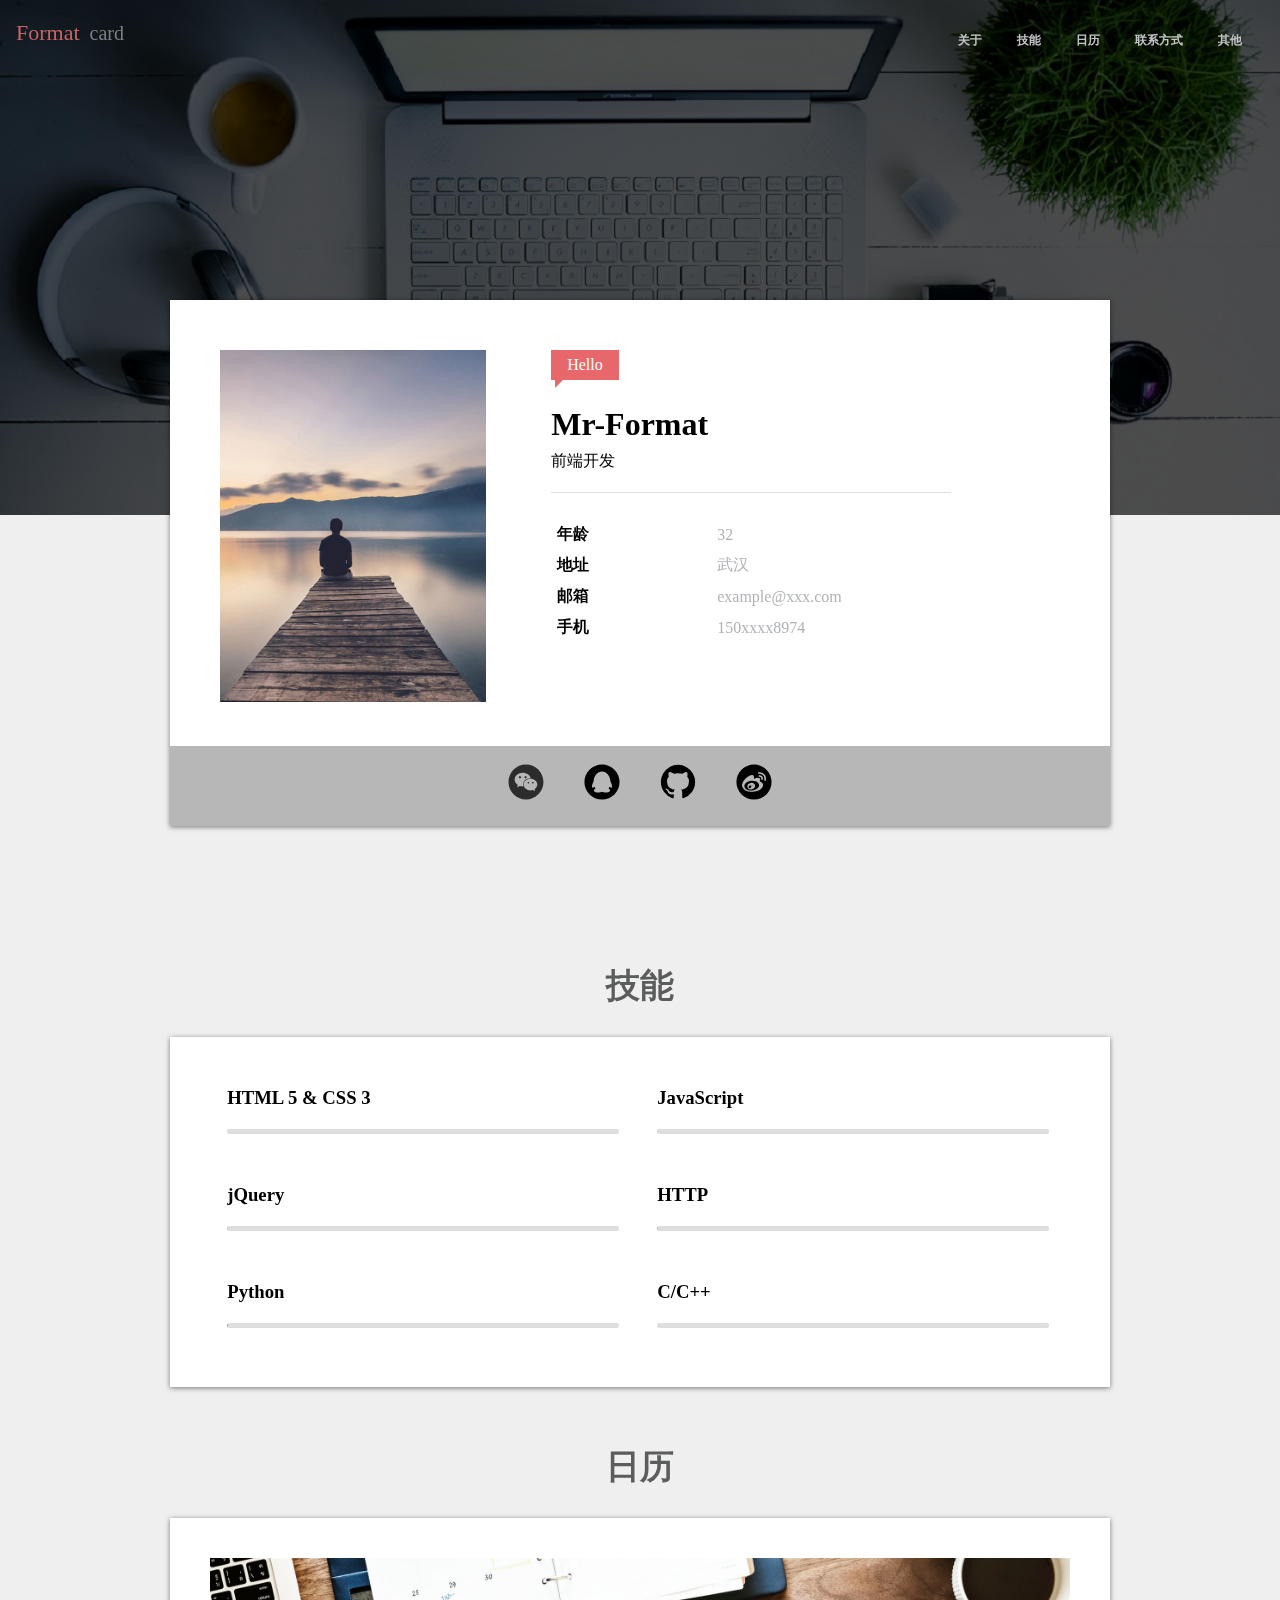
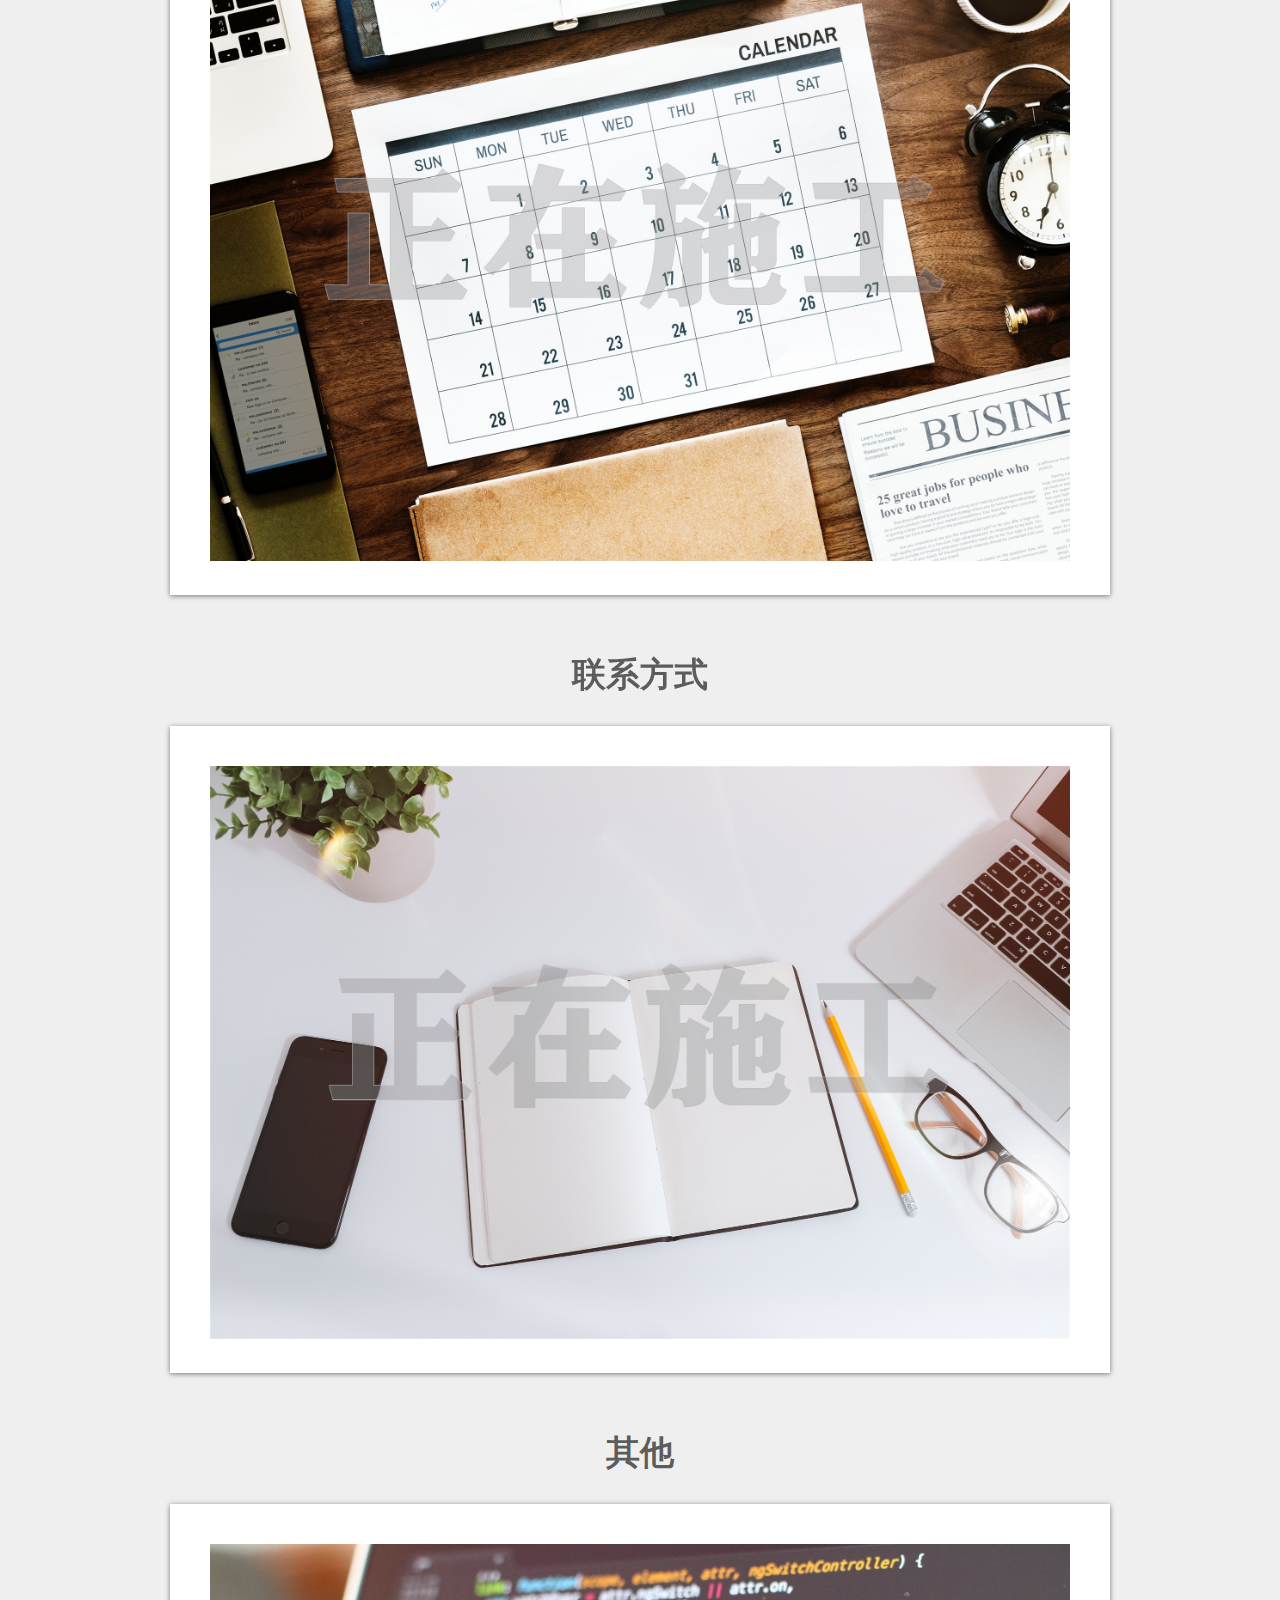
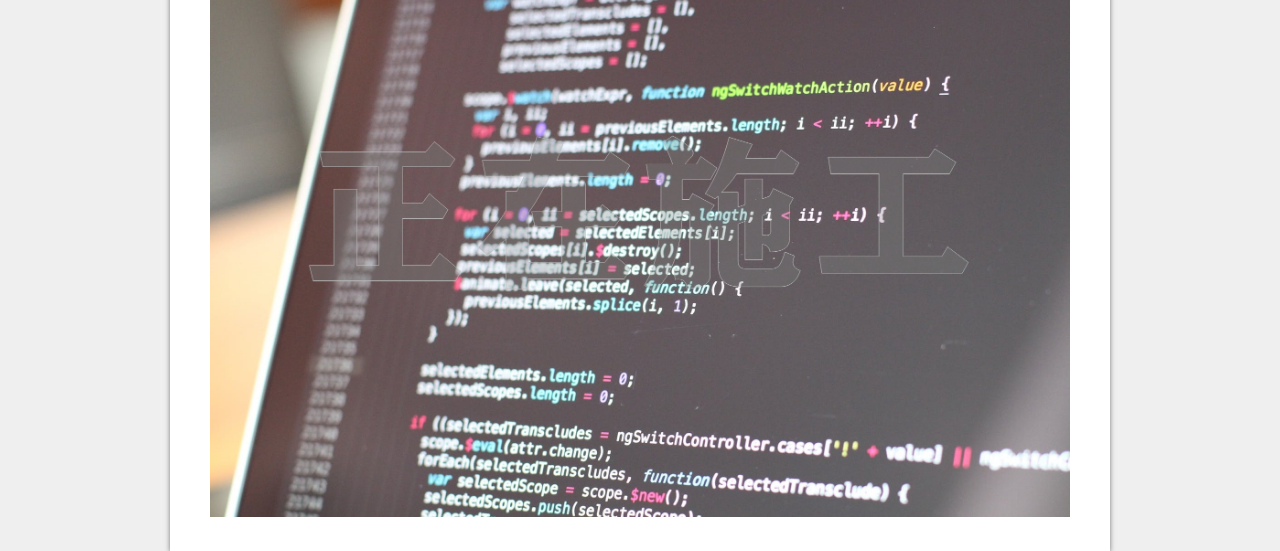
==== index.html @ 0d2dc12b "card" ====
<!DOCTYPE html>
<html lang="en">
<head>
    <meta charset="UTF-8">
    <meta name="viewport" content="width=device-width, initial-scale=1.0">
    <meta http-equiv="X-UA-Compatible" content="ie=edge">
    <title>Mr-Format</title>
    <script src="scripts/modernizr-custom.js"></script>
    <link rel="stylesheet" href="styles/basic.css" media="screen">
    <link rel="shortcut icon" href="images/format.ico">
</head>

<body>

    <div class="topNavBar" id="topNavBar">
        <div class="topNavBar-inner clearfix">
        <a class="logo" alt="logo">
            <span class="tx">Format</span>
            <span class="edu">card</span>
        </a>
        <nav class="menu">
            <ul class="clearfix">
                <li><a href="#siteAbout">关于</a></li>
                <li><a href="#siteCourse">技能</a></li>
                <li><a href="#siteCalendar">日历</a></li>
                <li><a href="#siteContact">联系方式</a></li>
                <li><a href="#siteElse">其他</a></li>
                
            </ul>
        </nav>
    </div>
    </div>
    <div class="banner">
        <div class="mask"></div>

    </div>
    <main>
        <div id="siteAbout" class="wrapper">
            <div id="about" class="PictureAndText clearfix">
                <div class="picture" id="pic">
                    <img src="images/picture1.jpg" alt="头像" />
                </div>
            <div class="text">
                <span class="welcome">Hello
                    <span class="triangle"></span>
                </span>
                <h1>Mr-Format</h1>
                <p>前端开发</p>
                <hr>
                <table cellpadding="4">
                    <tr class="age">
                        <td class="ABC">年龄</td>
                        <td class="abc" title="1988-12-18">32</td>
                    </tr class="addr">
                    <tr>
                        <td class="ABC">地址</td>
                        <td class="abc" title="汉阳沌口开发区东风三路">武汉</td>
                    </tr>
                    <tr class="email">
                        <td class="ABC">邮箱</td>
                        <td class="abc" title="QQ:XXXXXXXXX">example@xxx.com</td>
                    </tr>
                    <tr class="phone">
                        <td class="ABC">手机</td>
                        <td class="abc" title="固定电话:027-8000000">150xxxx8974</td>
                    </tr>
                </table>
                
            </div>
            </div>
            <footer class="media">
                <a href="#siteAbout">
                    <img src="images/weixin.svg" alt="weixin" title="微信">
                </a>
                <a href="#siteAbout">
                    <img src="images/QQ.svg" alt="QQ" title="QQ">
                </a>
                <a href="https://github.com/y281473724" target="_blank"title="github">
                    <img src="images/github.svg" alt="github">
                </a>
                <a href="#siteContact" target=“_blank” title="微博">
                    <img src="images/weibo.svg" alt="weibo">
                </a>
            </footer>
        </div>
        <p class="motto">·&nbsp;千里之行&nbsp;&nbsp;&nbsp;始于足下&nbsp;·</p>
    </main>

    <section >
        <div id="siteCourse" class="wrapper">
            <h2 id="course">技能</h2>
            
            <div class="courseMenu">
                <nav class="clearfix">
                    <ul class="ul-left">
                        
                        <li>
                            <div class="courseWrpper"></div>
                            <h3>HTML 5 & CSS 3</h3>
                            <div class="progressBar">
                                <div class="progress" style="width:60%;">
                                </div>
                            </div>
                        </li>
                        <li>
                            <div class="courseWrpper"></div>
                            <h3>JavaScript</h3>
                            <div class="progressBar">
                                    <div class="progress" style="width:80%;">
                                    </div>
                                </div>
                        </li>
                        <li>
                            <div class="courseWrpper"></div>
                            <h3>jQuery</h3>
                            <div class="progressBar">
                                    <div class="progress" style="width:30%;">
                                    </div>
                                </div>
                        </li>
                    </ul>
                    <ul class="ul-right">
                        <li>
                            <div class="courseWrpper"></div>
                            <h3>HTTP</h3>
                            <div class="progressBar">
                                    <div class="progress" style="width:20%;">
                                    </div>
                                </div>
                        </li>
                        <li>
                            <div class="courseWrpper"></div>
                            <h3>C/C++</h3>
                            <div class="progressBar">
                                    <div class="progress" style="width:50%;">
                                    </div>
                                </div>
                        </li>
                        <li>
                            <div class="courseWrpper"></div>
                            <h3>Python</h3>
                            <div class="progressBar">
                                    <div class="progress" style="width:60%;">
                                    </div>
                                </div>
                        </li>
                    </ul>
                </nav>
            </div>  
        </div>
    </section>
       
        
    
    <div id="siteCalendar" class="wrapper">
        <h2>日历</h2>
        <div class="calendarMenu">
            
            <div class="img">
                <img src="images/calendar.jpg" alt="日历" style="width:100%;">
            </div>
        </div>
    </div>    

    <div id="siteContact" class="wrapper">
            <h2>联系方式</h2>   
        <div class="contactMenu">    
            <img src="images/cantact.jpg" alt="联系方式" style="width:100%;">   
        </div>
    </div>
   

    <div id="siteElse" class="wrapper">
            <h2>其他</h2>
        <div class="elseMenu">
            <img src="images/else.jpg" alt="其他" style="width:100%;">
        </div>
    </div>    


    <script src="scripts/global.js"></script>
    

</body>
</html>
---- styles/basic.css ----
@import url(layout.css);
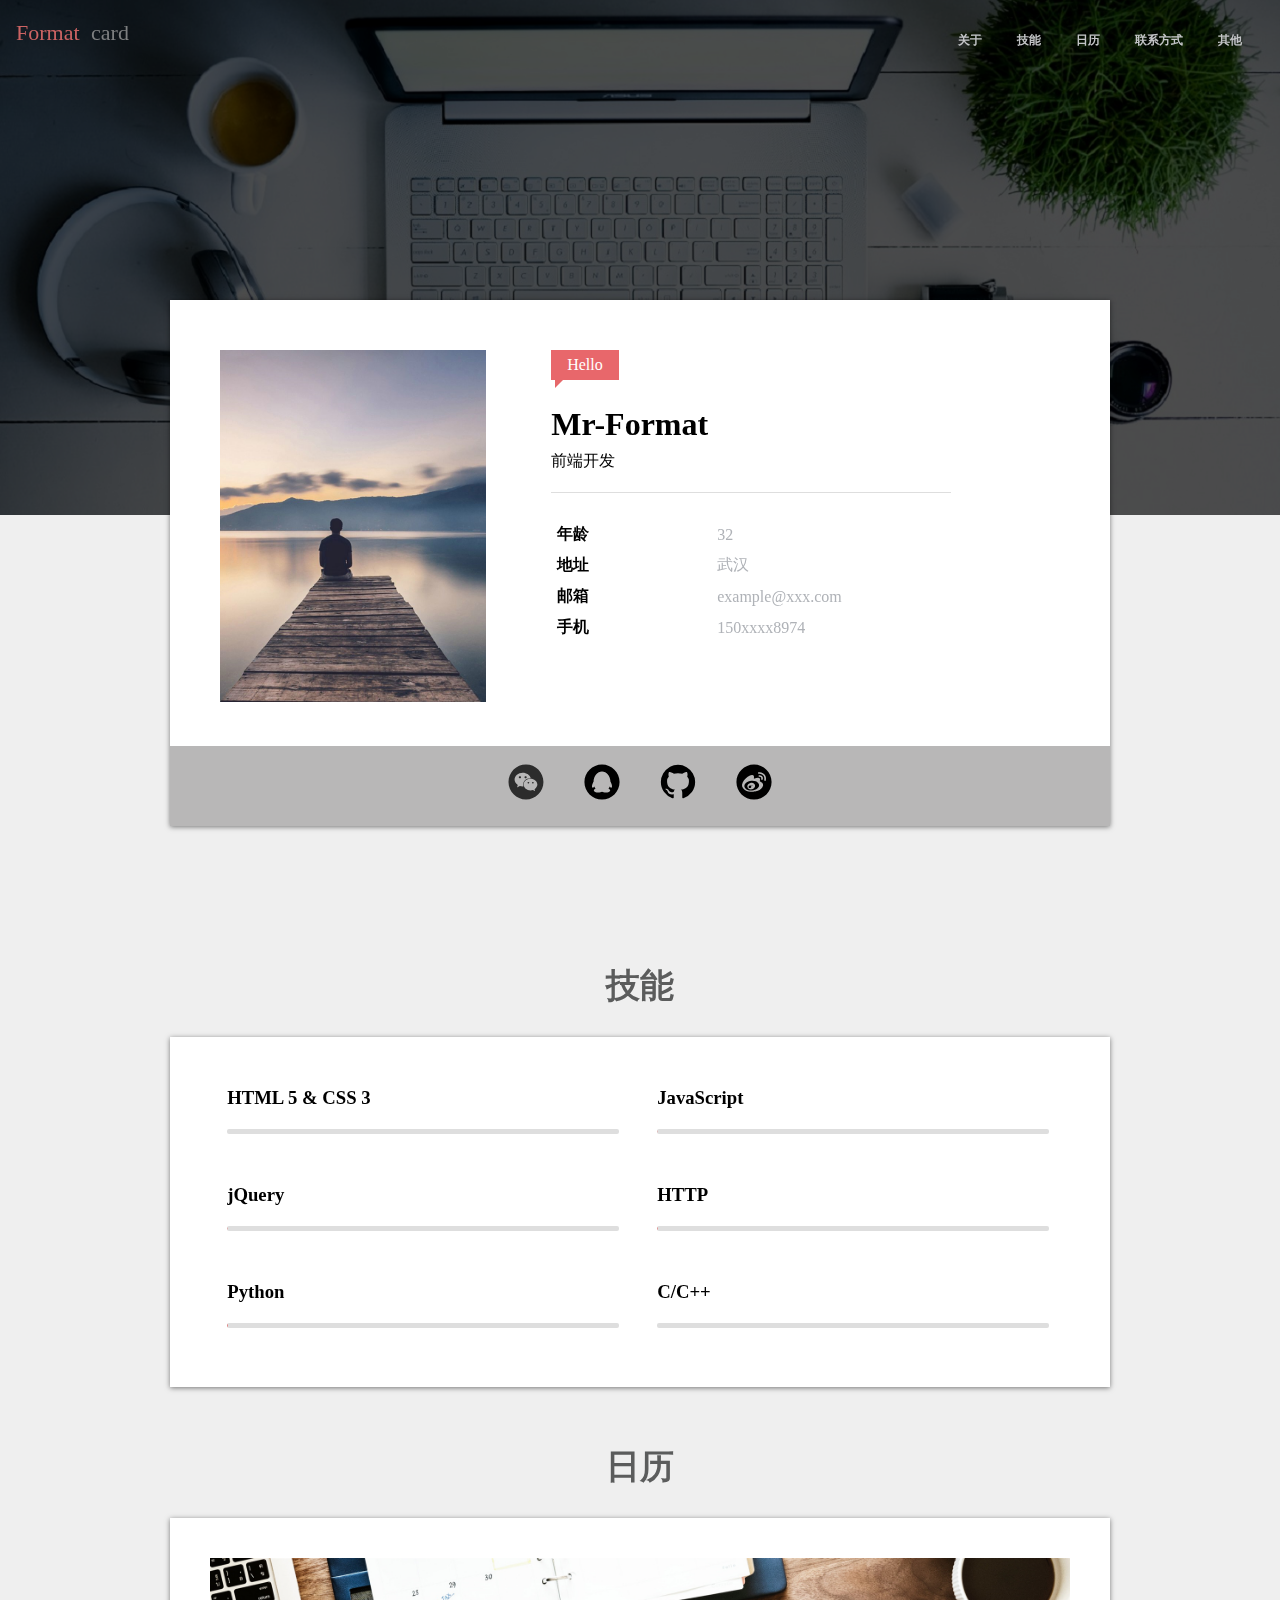
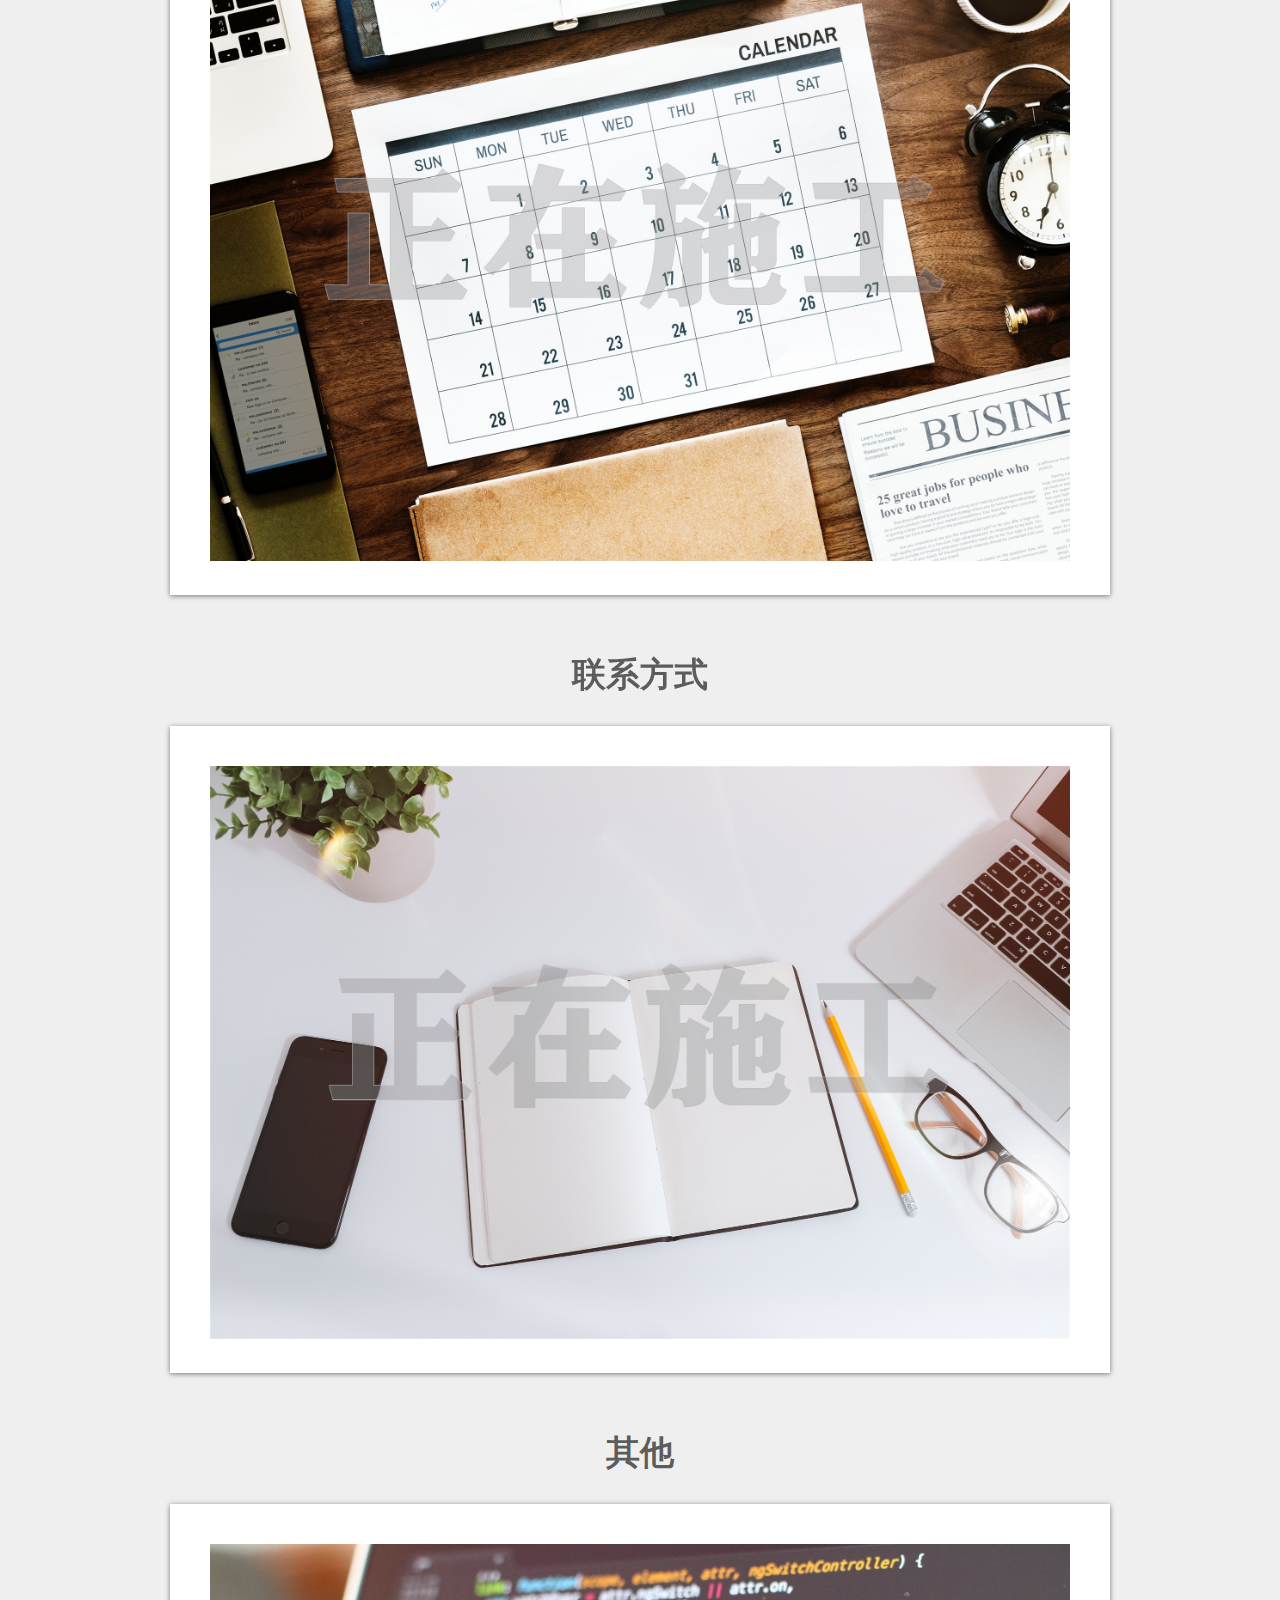
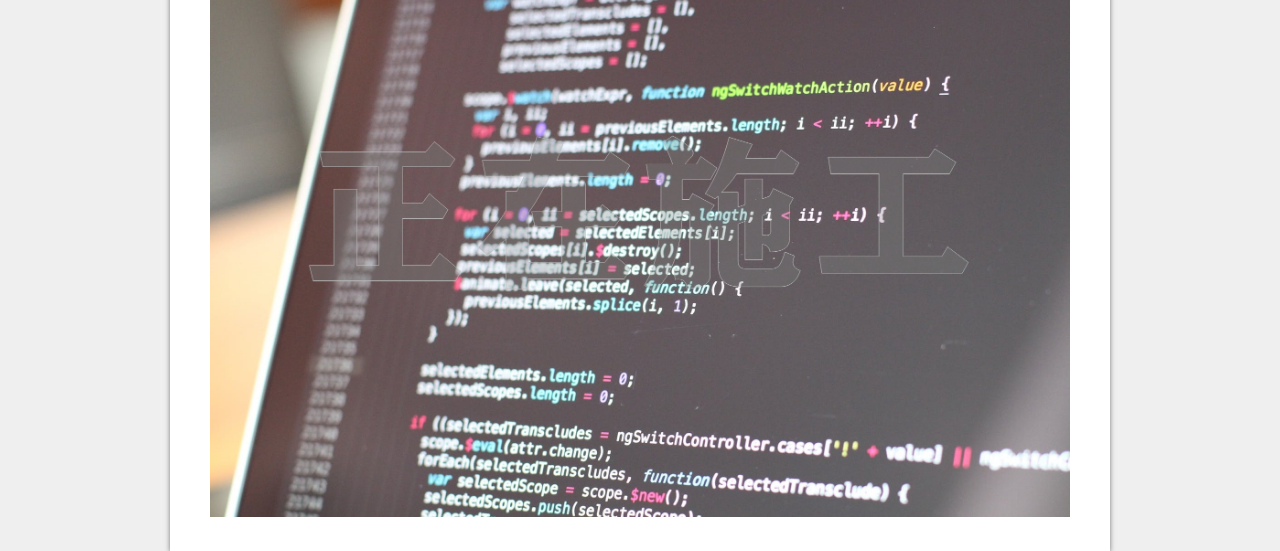
==== commit e66c1f08: "3/30" ====
--- a/index.html
+++ b/index.html
@@ -2,7 +2,7 @@
 <html lang="en">
 <head>
     <meta charset="UTF-8">
-    <meta name="viewport" content="width=device-width, initial-scale=1.0">
+    <meta name="Mr-Format" content="resume card">
     <meta http-equiv="X-UA-Compatible" content="ie=edge">
     <title>Mr-Format</title>
     <script src="scripts/modernizr-custom.js"></script>
@@ -15,8 +15,8 @@
     <div class="topNavBar" id="topNavBar">
         <div class="topNavBar-inner clearfix">
         <a class="logo" alt="logo">
-            <span class="tx">Format</span>
-            <span class="edu">card</span>
+            <span class="Format">Format</span>
+            <span class="card">card</span>
         </a>
         <nav class="menu">
             <ul class="clearfix">
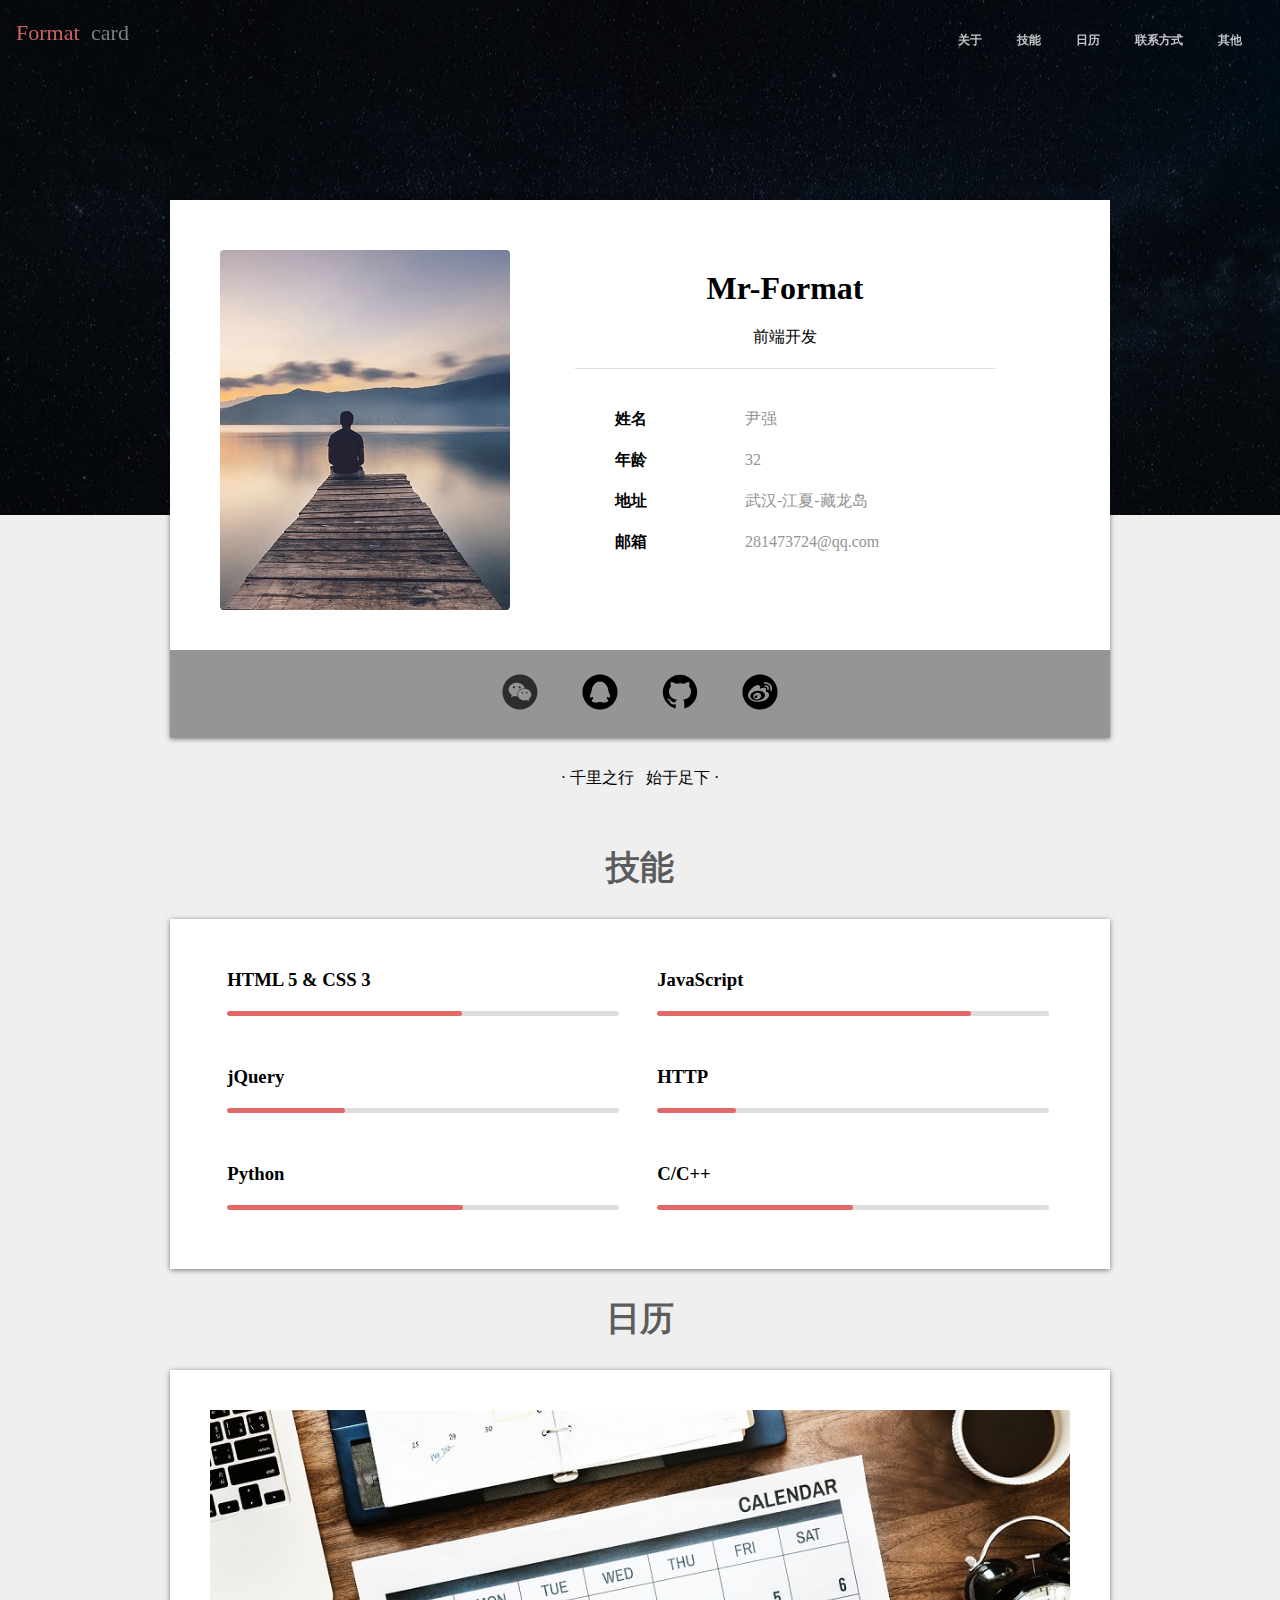
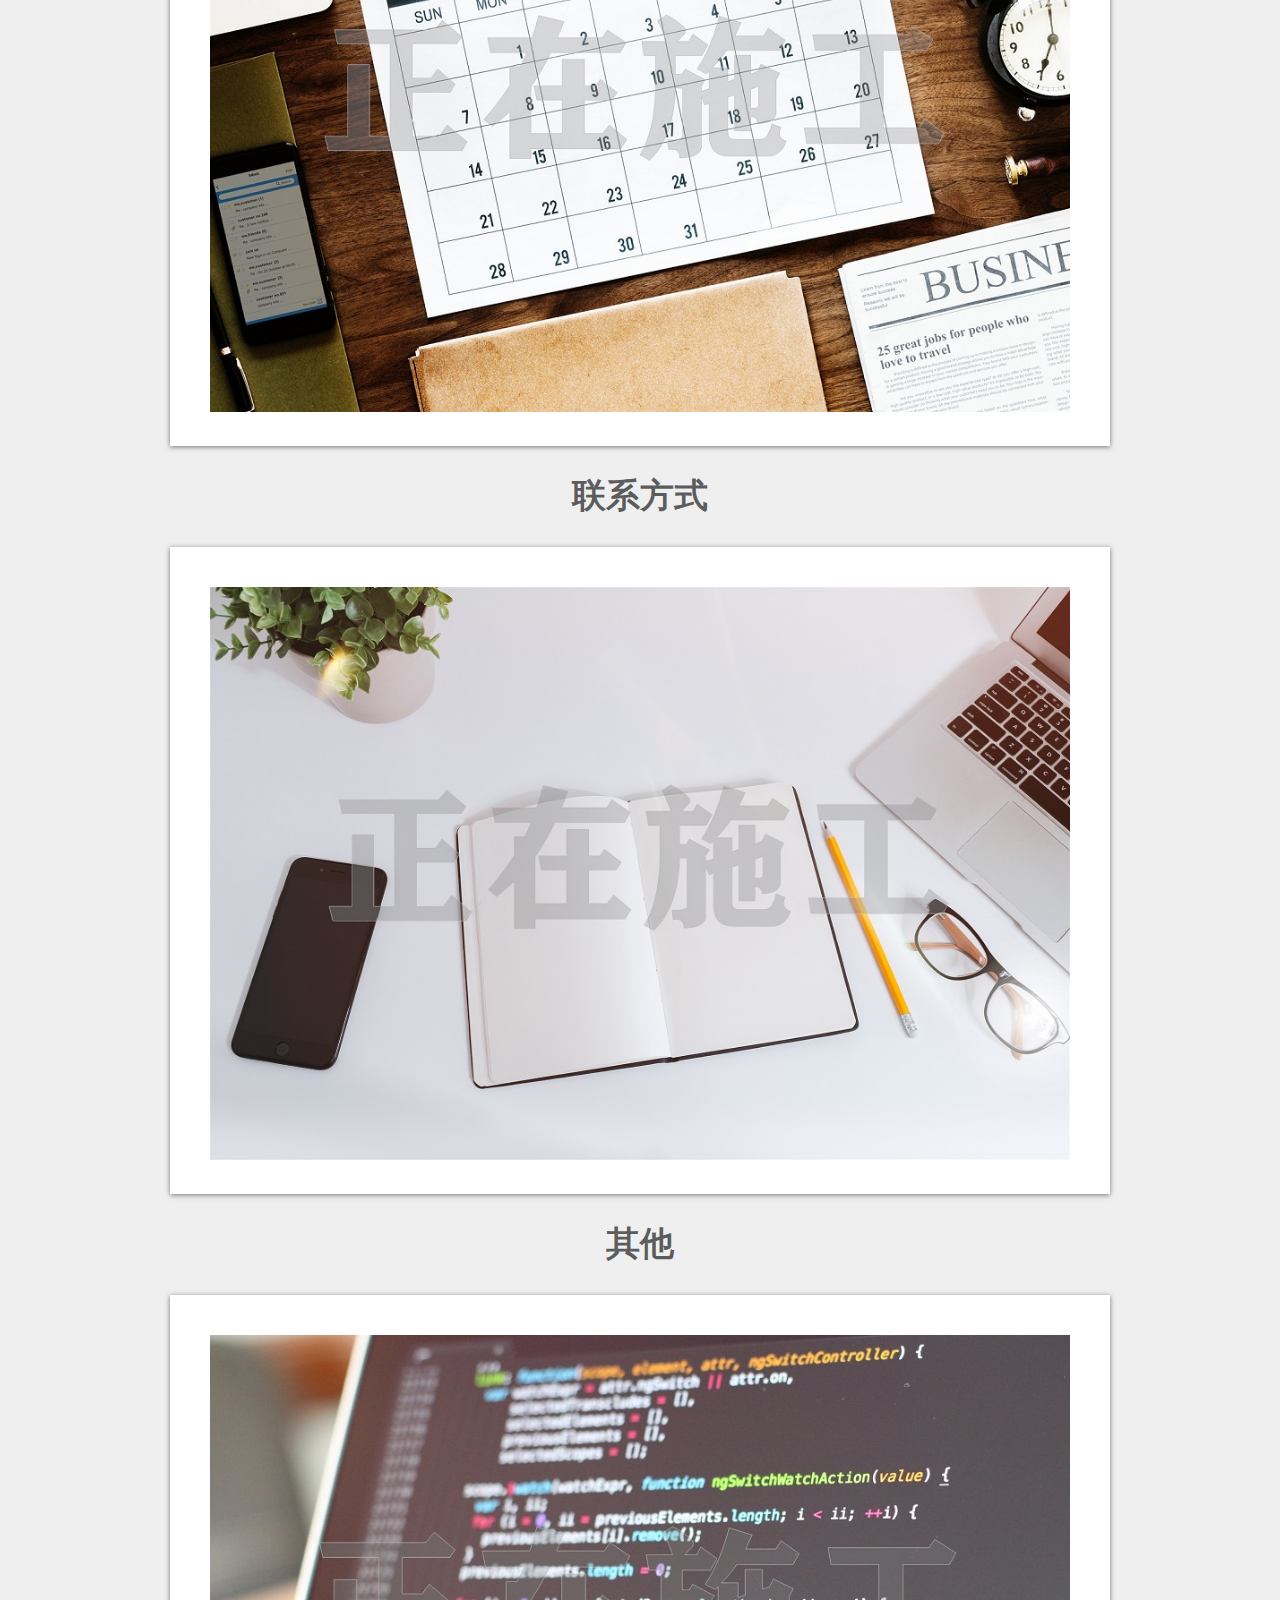
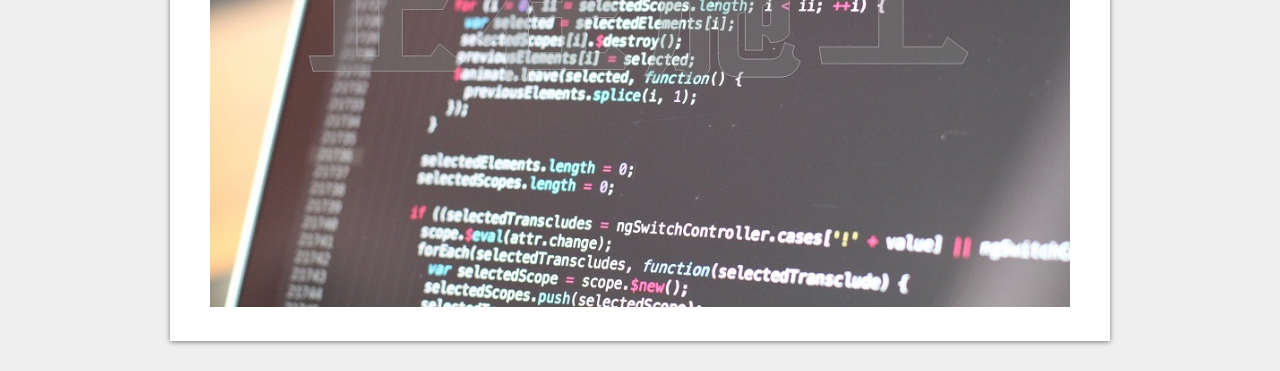
==== commit ce538b4e: "3/30" ====
--- a/index.html
+++ b/index.html
@@ -4,7 +4,7 @@
     <meta charset="UTF-8">
     <meta name="Mr-Format" content="resume card">
     <meta http-equiv="X-UA-Compatible" content="ie=edge">
-    <title>Mr-Format</title>
+    <title>Mr-Format|RS card</title>
     <script src="scripts/modernizr-custom.js"></script>
     <link rel="stylesheet" href="styles/basic.css" media="screen">
     <link rel="shortcut icon" href="images/format.ico">
@@ -35,40 +35,44 @@
 
     </div>
     <main>
-        <div id="siteAbout" class="wrapper">
+        <div id="siteAbout">
             <div id="about" class="PictureAndText clearfix">
                 <div class="picture" id="pic">
                     <img src="images/picture1.jpg" alt="头像" />
                 </div>
-            <div class="text">
-                <span class="welcome">Hello
-                    <span class="triangle"></span>
-                </span>
-                <h1>Mr-Format</h1>
-                <p>前端开发</p>
-                <hr>
-                <table cellpadding="4">
-                    <tr class="age">
-                        <td class="ABC">年龄</td>
-                        <td class="abc" title="1988-12-18">32</td>
-                    </tr class="addr">
-                    <tr>
-                        <td class="ABC">地址</td>
-                        <td class="abc" title="汉阳沌口开发区东风三路">武汉</td>
-                    </tr>
-                    <tr class="email">
-                        <td class="ABC">邮箱</td>
-                        <td class="abc" title="QQ:XXXXXXXXX">example@xxx.com</td>
-                    </tr>
-                    <tr class="phone">
-                        <td class="ABC">手机</td>
-                        <td class="abc" title="固定电话:027-8000000">150xxxx8974</td>
-                    </tr>
-                </table>
-                
+                <div class="text">
+                    <h1>Mr-Format</h1>
+                    <p>前端开发</p>
+                    <hr>
+                    <ul id="text-info">
+                        <li>
+                            <ul>
+                                <li class="pro">姓名</li>
+                                <li class="val">尹强</li>
+                            </ul>
+                        </li>
+                        <li>
+                            <ul>
+                                <li class="pro">年龄</li>
+                                <li class="val">32</li>
+                            </ul>
+                        </li>
+                        <li>
+                            <ul>
+                                <li class="pro">地址</li>
+                                <li class="val">武汉-江夏-藏龙岛</li>
+                            </ul>
+                        </li>
+                        <li>
+                            <ul>
+                                <li class="pro">邮箱</li>
+                                <li class="val">281473724@qq.com</li>
+                            </ul>
+                        </li>
+                    </ul>
+                </div>
             </div>
-            </div>
-            <footer class="media">
+            <div class="media">
                 <a href="#siteAbout">
                     <img src="images/weixin.svg" alt="weixin" title="微信">
                 </a>
@@ -81,7 +85,7 @@
                 <a href="#siteContact" target=“_blank” title="微博">
                     <img src="images/weibo.svg" alt="weibo">
                 </a>
-            </footer>
+            </div>
         </div>
         <p class="motto">·&nbsp;千里之行&nbsp;&nbsp;&nbsp;始于足下&nbsp;·</p>
     </main>
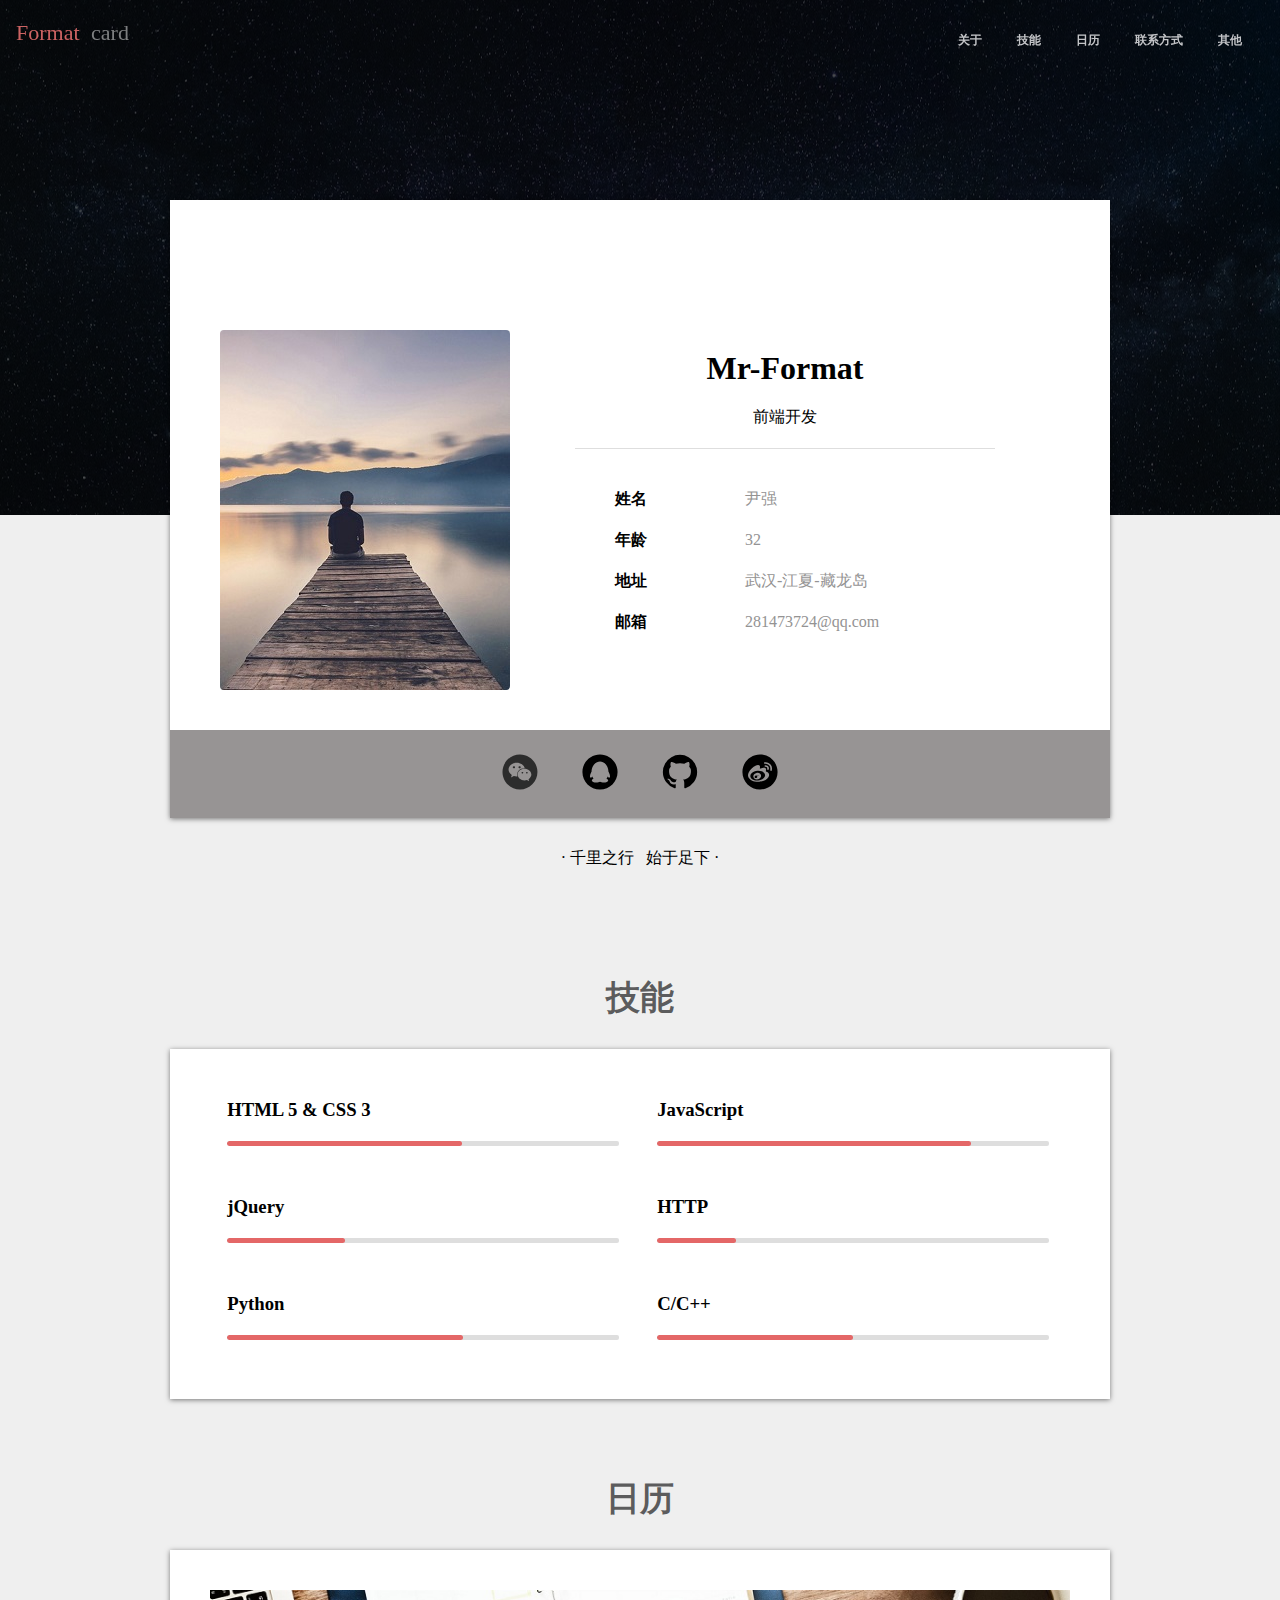
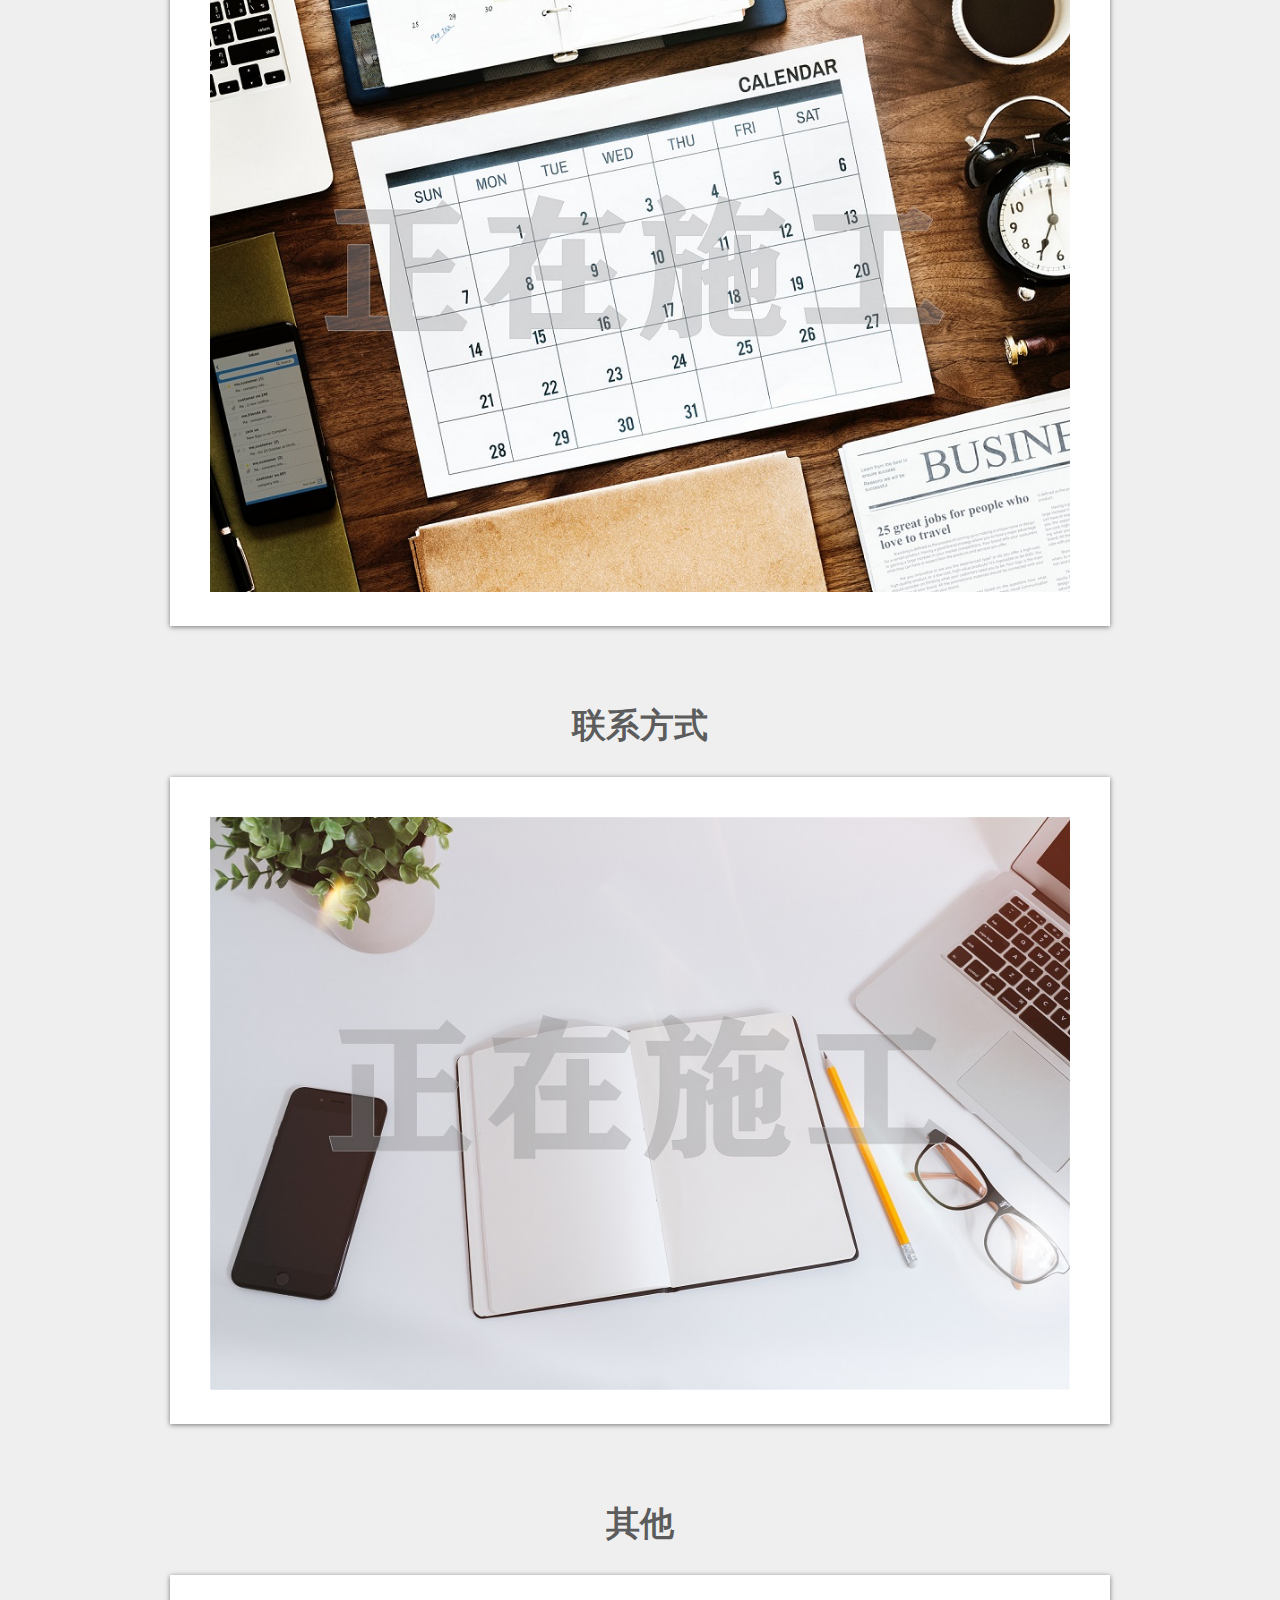
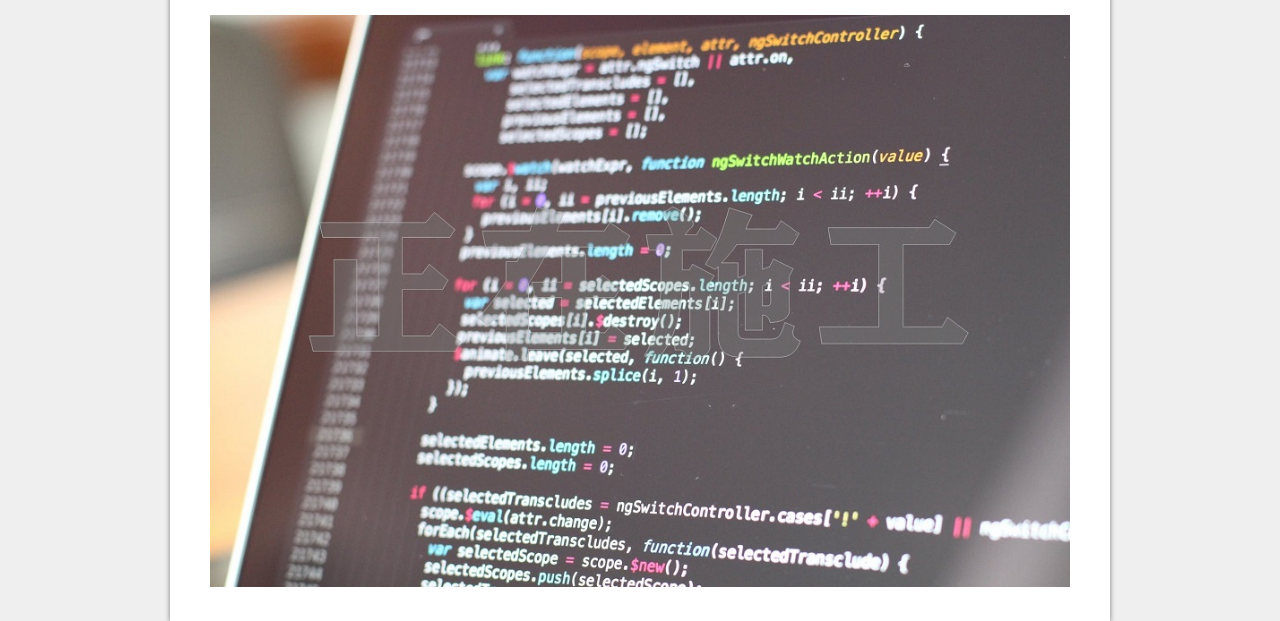
==== commit 2ac37e63: "3.30" ====
--- a/index.html
+++ b/index.html
@@ -20,23 +20,24 @@
         </a>
         <nav class="menu">
             <ul class="clearfix">
-                <li><a href="#siteAbout">关于</a></li>
-                <li><a href="#siteCourse">技能</a></li>
-                <li><a href="#siteCalendar">日历</a></li>
-                <li><a href="#siteContact">联系方式</a></li>
-                <li><a href="#siteElse">其他</a></li>
-                
+                <li><a href="#about">关于</a></li>
+                <li><a href="#course">技能</a></li>
+                <li><a href="#calendar">日历</a></li>
+                <li><a href="#contact">联系方式</a></li>
+                <li><a href="#else">其他</a></li>
             </ul>
         </nav>
     </div>
     </div>
     <div class="banner">
         <div class="mask"></div>
+    </div>
 
-    </div>
+
     <main>
-        <div id="siteAbout">
-            <div id="about" class="PictureAndText clearfix">
+        <div id="siteAbout" class="wrapper">
+            <div class="slipe" id="about"></div>
+            <div class="PictureAndText clearfix">
                 <div class="picture" id="pic">
                     <img src="images/picture1.jpg" alt="头像" />
                 </div>
@@ -90,14 +91,14 @@
         <p class="motto">·&nbsp;千里之行&nbsp;&nbsp;&nbsp;始于足下&nbsp;·</p>
     </main>
 
-    <section >
+    <div id="course" class="slipe"></div>
+
+    <section>
         <div id="siteCourse" class="wrapper">
-            <h2 id="course">技能</h2>
-            
+            <h2>技能</h2>
             <div class="courseMenu">
                 <nav class="clearfix">
                     <ul class="ul-left">
-                        
                         <li>
                             <div class="courseWrpper"></div>
                             <h3>HTML 5 & CSS 3</h3>
@@ -154,6 +155,7 @@
         </div>
     </section>
        
+    <div id="calendar" class="slipe"></div>
         
     
     <div id="siteCalendar" class="wrapper">
@@ -166,13 +168,16 @@
         </div>
     </div>    
 
+    <div id="contact" class="slipe"></div>
+
     <div id="siteContact" class="wrapper">
             <h2>联系方式</h2>   
         <div class="contactMenu">    
             <img src="images/cantact.jpg" alt="联系方式" style="width:100%;">   
         </div>
     </div>
-   
+
+    <div id="else" class="slipe"></div>
 
     <div id="siteElse" class="wrapper">
             <h2>其他</h2>
